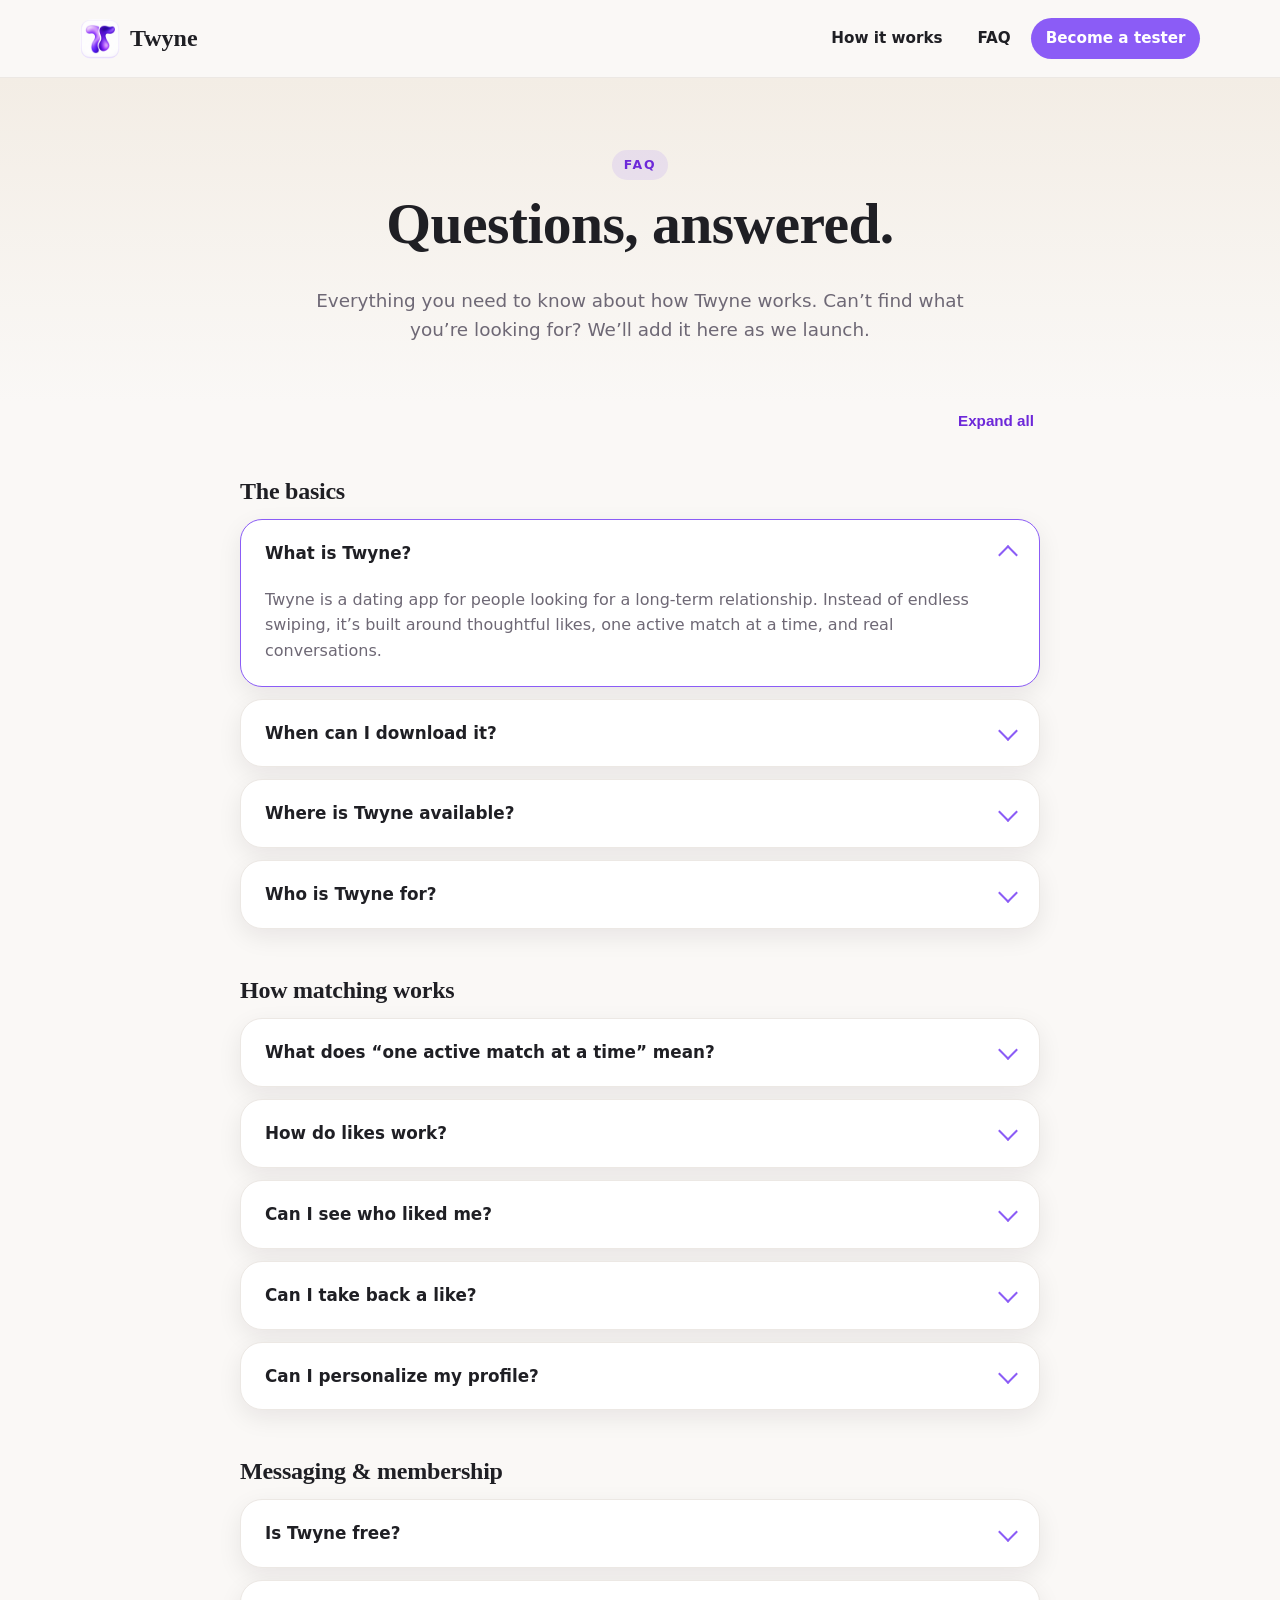
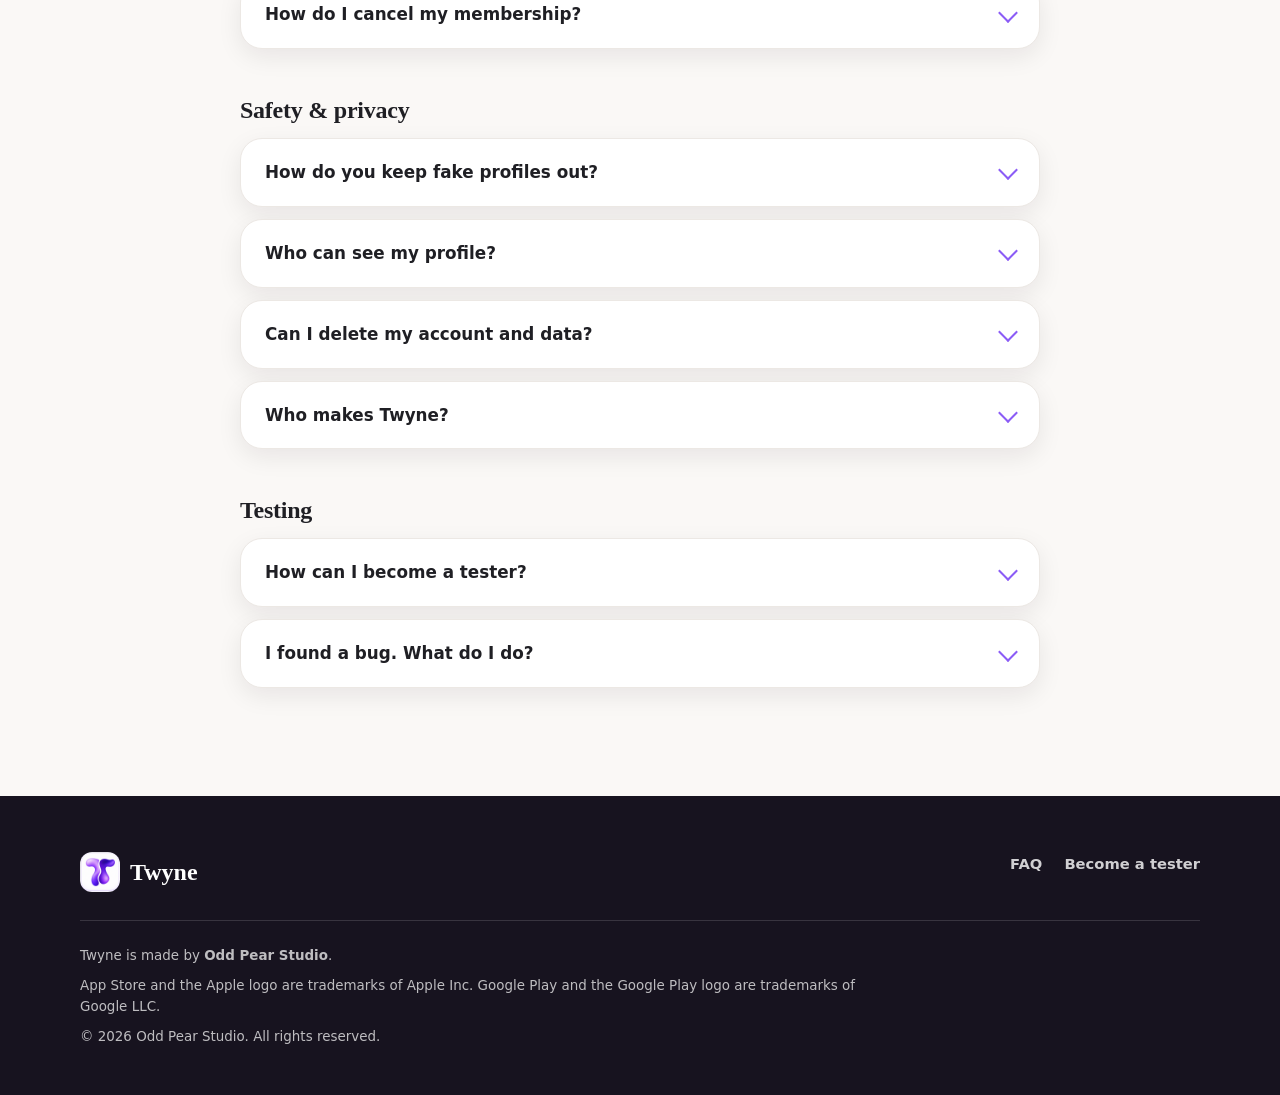
==== faq.html @ 1e78ebb7 "Twyne landing site: home, FAQ, tester sign-up Co-Authored-By: Claude Sonnet 5.5 <noreply@anthropic.c" ====
<!doctype html>
<html lang="en">
<head>
  <meta charset="utf-8">
  <meta name="viewport" content="width=device-width, initial-scale=1">
  <title>FAQ — Twyne</title>
  <meta name="description" content="Answers to common questions about how Twyne works: matching, messaging, verification, safety, membership, and where it's available.">
  <meta name="theme-color" content="#8B5CF6">
  <link rel="canonical" href="https://twyne-dating.com/faq.html">
  <link rel="icon" href="assets/icon-192.png">
  <link rel="apple-touch-icon" href="assets/icon-192.png">
  <link rel="stylesheet" href="styles.css">
</head>
<body>

<header class="nav on-light">
  <div class="wrap">
    <a class="brand" href="./"><img src="assets/icon-192.png" alt="" width="40" height="40">Twyne</a>
    <nav class="nav-links" aria-label="Main">
      <a href="./#how">How it works</a>
      <a href="faq.html" aria-current="page">FAQ</a>
      <a class="cta" href="testers.html">Become a tester</a>
    </nav>
  </div>
</header>

<main>
  <div class="page-head">
    <div class="wrap">
      <span class="eyebrow">FAQ</span>
      <h1>Questions, answered.</h1>
      <p>Everything you need to know about how Twyne works. Can’t find what you’re looking for? We’ll add it here as we launch.</p>
    </div>
  </div>

  <div class="wrap faq-wrap">
    <div class="faq-tools"><button class="linkbtn" id="toggle-all" type="button">Expand all</button></div>

    <h2 class="faq-group">The basics</h2>
    <details open>
      <summary>What is Twyne?</summary>
      <div class="answer"><p>Twyne is a dating app for people looking for a long-term relationship. Instead of endless swiping, it’s built around thoughtful likes, one active match at a time, and real conversations.</p></div>
    </details>
    <details>
      <summary>When can I download it?</summary>
      <div class="answer"><p>Twyne is coming soon to the Apple App Store and Google Play. A web version is also on the way. Want to try it before everyone else? <a href="testers.html">Sign up to be a tester</a>.</p></div>
    </details>
    <details>
      <summary>Where is Twyne available?</summary>
      <div class="answer"><p>We’re launching city by city, starting with the New Orleans and Baton Rouge areas in Louisiana. If you’re outside an open area when you sign up, you’ll join a waitlist for your city and we’ll let you know as soon as it opens.</p></div>
    </details>
    <details>
      <summary>Who is Twyne for?</summary>
      <div class="answer"><p>Adults who are ready for something meaningful. Twyne is open to everyone: anyone can like anyone, and for same-sex pairings, either person can make the first move.</p></div>
    </details>

    <h2 class="faq-group">How matching works</h2>
    <details>
      <summary>What does “one active match at a time” mean?</summary>
      <div class="answer"><p>You can only have one active match at once. It keeps your attention on a single person and a single conversation, rather than a dozen chats you can’t keep up with. If it doesn’t work out, you can end the match and move on.</p></div>
    </details>
    <details>
      <summary>How do likes work?</summary>
      <div class="answer"><p>Every like includes a written message, and it’s tied to the part of the profile you liked, such as a photo or a prompt answer. That gives the other person real context and a reason to say yes.</p></div>
    </details>
    <details>
      <summary>Can I see who liked me?</summary>
      <div class="answer"><p>Yes. Your likes are organized into <strong>Liked</strong> (people you’ve liked) and <strong>Liked You</strong> (people who’ve liked you), so you always know where things stand.</p></div>
    </details>
    <details>
      <summary>Can I take back a like?</summary>
      <div class="answer"><p>You can delete a pending like you’ve sent, but you can’t edit it, so make it count.</p></div>
    </details>
    <details>
      <summary>Can I personalize my profile?</summary>
      <div class="answer"><p>Yes. Build your profile from curated modules like photos and prompts, and pick an accent color that suits you. We keep it tasteful, so every profile stays clean and easy to read.</p></div>
    </details>

    <h2 class="faq-group">Messaging &amp; membership</h2>
    <details>
      <summary>Is Twyne free?</summary>
      <div class="answer"><p>Creating a profile and browsing is free. Messaging with your match is unlocked with a monthly membership. Pricing and the details of what’s included are shown in the app before you subscribe, and you can cancel any time through your App Store or Google Play account.</p></div>
    </details>
    <details>
      <summary>How do I cancel my membership?</summary>
      <div class="answer"><p>Memberships are managed through the App Store or Google Play, depending on your device. Open your account’s subscription settings and cancel there.</p></div>
    </details>

    <h2 class="faq-group">Safety &amp; privacy</h2>
    <details>
      <summary>How do you keep fake profiles out?</summary>
      <div class="answer"><p>New members complete a quick selfie verification, and profile photos are screened before they appear. Members can also report and block anyone who makes them uncomfortable, and our team reviews reports.</p></div>
    </details>
    <details>
      <summary>Who can see my profile?</summary>
      <div class="answer"><p>Only verified, approved members in your area can discover your profile. You can block someone at any time.</p></div>
    </details>
    <details>
      <summary>Can I delete my account and data?</summary>
      <div class="answer"><p>Yes. You can delete your account from within the app, and doing so removes your profile and personal data from Twyne.</p></div>
    </details>
    <details>
      <summary>Who makes Twyne?</summary>
      <div class="answer"><p>Twyne is made by Odd Pear Studio.</p></div>
    </details>

    <h2 class="faq-group">Testing</h2>
    <details>
      <summary>How can I become a tester?</summary>
      <div class="answer"><p>Fill out the short form on our <a href="testers.html">tester sign-up page</a>. We’ll email you with instructions to install the test version on iPhone or Android.</p></div>
    </details>
    <details>
      <summary>I found a bug. What do I do?</summary>
      <div class="answer"><p>Testers get a feedback channel with their invite. Please include what you were doing, what you expected, and what happened instead. Screenshots help a lot.</p></div>
    </details>
  </div>
</main>

<footer class="footer">
  <div class="wrap">
    <div class="top">
      <a class="brand" href="./"><img src="assets/icon-192.png" alt="" width="40" height="40">Twyne</a>
      <nav aria-label="Footer"><a href="faq.html">FAQ</a><a href="testers.html">Become a tester</a></nav>
    </div>
    <div class="fine">
      <p>Twyne is made by <strong>Odd Pear Studio</strong>.</p>
      <p>App Store and the Apple logo are trademarks of Apple Inc. Google Play and the Google Play logo are trademarks of Google LLC.</p>
      <p>&copy; <span id="yr">2026</span> Odd Pear Studio. All rights reserved.</p>
    </div>
  </div>
</footer>

<script src="script.js"></script>
<script>document.getElementById('yr').textContent = new Date().getFullYear();</script>
</body>
</html>
---- styles.css ----
/* Twyne marketing site — theme tokens mirror mobile-app/src/theme/tokens.ts */
:root {
  --bg: #FAF8F6;
  --surface: #FFFFFF;
  --sand: #E8DCCB;
  --sand-soft: #F3EDE5;
  --text: #1F1F24;
  --muted: #6E6875;
  --primary: #8B5CF6;
  --primary-press: #6D28D9;
  --border: #ECE8E4;
  --ink: #17131F;
  --success: #3FAF75;
  --radius-card: 28px;
  --radius-btn: 22px;
  --shadow: 0 8px 24px rgba(23, 19, 31, 0.08);
  --shadow-lg: 0 30px 80px rgba(23, 19, 31, 0.28);
  --serif: "Iowan Old Style", "Palatino Linotype", Palatino, Georgia, "Times New Roman", serif;
  --sans: system-ui, -apple-system, "Segoe UI", Roboto, "Helvetica Neue", Arial, sans-serif;
}

* { box-sizing: border-box; }
html { scroll-behavior: smooth; }
body {
  margin: 0;
  font-family: var(--sans);
  color: var(--text);
  background: var(--bg);
  line-height: 1.6;
  -webkit-font-smoothing: antialiased;
}
img, svg { max-width: 100%; display: block; }
a { color: var(--primary-press); }
h1, h2, h3 { font-family: var(--serif); line-height: 1.12; margin: 0 0 .5em; letter-spacing: -0.01em; }
p { margin: 0 0 1em; }

.wrap { width: min(1120px, 100% - 40px); margin-inline: auto; }
.eyebrow {
  display: inline-block; font-size: .78rem; font-weight: 700; letter-spacing: .14em; text-transform: uppercase;
  color: var(--primary-press); background: rgba(139, 92, 246, .12); padding: .4em .9em; border-radius: 999px; margin-bottom: 1em;
}

/* ---------- Nav ---------- */
.nav { position: absolute; inset: 0 0 auto 0; z-index: 10; padding: 18px 0; }
.nav .wrap { display: flex; align-items: center; justify-content: space-between; gap: 16px; }
.brand { display: flex; align-items: center; gap: 10px; text-decoration: none; color: inherit; font-family: var(--serif); font-size: 1.5rem; font-weight: 700; }
.brand img { width: 40px; height: 40px; border-radius: 12px; }
.nav-links { display: flex; align-items: center; gap: 6px; }
.nav-links a { text-decoration: none; color: inherit; font-weight: 600; font-size: .95rem; padding: .55em .95em; border-radius: 999px; }
.nav-links a:hover { background: rgba(139, 92, 246, .14); }
.nav-links a.cta { background: var(--primary); color: #fff; }
.nav-links a.cta:hover { background: var(--primary-press); }
.nav.on-dark { color: #fff; }
.nav.on-dark .nav-links a:hover { background: rgba(255, 255, 255, .14); }
.nav.on-light { position: relative; background: var(--bg); border-bottom: 1px solid var(--border); }

/* ---------- Hero ---------- */
.hero {
  position: relative; overflow: hidden; color: #fff; padding: 150px 0 110px;
  background:
    radial-gradient(900px 520px at 85% 15%, rgba(167, 128, 255, .55), transparent 60%),
    radial-gradient(700px 500px at 0% 100%, rgba(109, 40, 217, .65), transparent 60%),
    linear-gradient(160deg, #2a1259 0%, #17131F 70%);
}
.hero .wrap { display: grid; grid-template-columns: 1.05fr .95fr; gap: 56px; align-items: center; }
.hero h1 { font-size: clamp(2.6rem, 6vw, 4.6rem); margin-bottom: .35em; }
.hero h1 em { font-style: italic; color: #D9C8FF; }
.hero .lead { font-size: 1.2rem; color: rgba(255, 255, 255, .82); max-width: 34em; }
.hero .eyebrow { background: rgba(255, 255, 255, .14); color: #E9DEFF; }

.stores { display: flex; flex-wrap: wrap; gap: 14px; margin: 28px 0 14px; }
.store {
  position: relative; display: inline-flex; align-items: center; gap: 12px; padding: 11px 22px 11px 16px; min-width: 190px;
  background: #000; color: #fff; text-decoration: none; border-radius: 16px; border: 1px solid rgba(255, 255, 255, .35);
  transition: transform .2s, box-shadow .2s;
}
.store:hover { transform: translateY(-2px); box-shadow: 0 10px 30px rgba(0, 0, 0, .35); }
.store svg { width: 30px; height: 30px; flex: none; }
.store small { display: block; font-size: .68rem; letter-spacing: .04em; opacity: .85; line-height: 1.1; }
.store strong { display: block; font-size: 1.2rem; line-height: 1.15; font-weight: 600; }
.store .soon {
  position: absolute; top: -9px; right: -8px; background: var(--sand); color: var(--ink); font-size: .66rem; font-weight: 800;
  letter-spacing: .08em; text-transform: uppercase; padding: .25em .7em; border-radius: 999px;
}
.web-soon { font-size: .92rem; color: rgba(255, 255, 255, .72); }
.web-soon b { color: #fff; }

.hero-art { position: relative; }
.photo-card {
  position: relative; border-radius: 40px; overflow: hidden; box-shadow: var(--shadow-lg); border: 6px solid rgba(255, 255, 255, .18);
  aspect-ratio: 5 / 6; background: var(--sand);
}
.photo-card img { width: 100%; height: 100%; object-fit: cover; }
.chip {
  position: absolute; background: var(--surface); color: var(--text); border-radius: 18px; padding: 12px 16px; font-size: .88rem;
  box-shadow: var(--shadow-lg); display: flex; align-items: center; gap: 10px; font-weight: 600; max-width: 250px;
}
.chip .dot { width: 34px; height: 34px; border-radius: 50%; display: grid; place-items: center; background: rgba(139, 92, 246, .14); flex: none; }
.chip small { display: block; font-weight: 400; color: var(--muted); font-size: .78rem; }
.chip.c1 { left: -34px; top: 14%; animation: float 6s ease-in-out infinite; }
.chip.c2 { right: -22px; bottom: 16%; animation: float 7s ease-in-out -2s infinite; }
@keyframes float { 50% { transform: translateY(-10px); } }

/* ---------- Sections ---------- */
section { padding: 96px 0; }
.center { text-align: center; }
.section-head { max-width: 40em; margin: 0 auto 56px; text-align: center; }
.section-head h2 { font-size: clamp(2rem, 4vw, 3rem); }
.section-head p { color: var(--muted); font-size: 1.1rem; }

.cards { display: grid; grid-template-columns: repeat(3, 1fr); gap: 24px; }
.card {
  background: var(--surface); border: 1px solid var(--border); border-radius: var(--radius-card); padding: 32px 28px; box-shadow: var(--shadow);
  transition: transform .25s, box-shadow .25s;
}
.card:hover { transform: translateY(-4px); box-shadow: 0 16px 40px rgba(139, 92, 246, .16); }
.card .icon { width: 56px; height: 56px; border-radius: 18px; display: grid; place-items: center; background: linear-gradient(135deg, #A78BFA, var(--primary-press)); margin-bottom: 20px; }
.card .icon svg { width: 28px; height: 28px; stroke: #fff; fill: none; stroke-width: 1.8; stroke-linecap: round; stroke-linejoin: round; }
.card h3 { font-size: 1.35rem; }
.card p { color: var(--muted); margin: 0; }

.steps { background: var(--sand-soft); }
.step-list { display: grid; grid-template-columns: repeat(4, 1fr); gap: 24px; counter-reset: s; }
.step { position: relative; padding-top: 64px; }
.step::before {
  counter-increment: s; content: counter(s); position: absolute; top: 0; left: 0; width: 48px; height: 48px; border-radius: 50%;
  background: var(--ink); color: #fff; display: grid; place-items: center; font-family: var(--serif); font-size: 1.4rem;
}
.step h3 { font-size: 1.2rem; }
.step p { color: var(--muted); font-size: .97rem; }

.band {
  background: linear-gradient(135deg, var(--primary-press), #4c1d95 60%, var(--ink)); color: #fff; border-radius: 40px; padding: 64px 48px;
  display: grid; grid-template-columns: 1.2fr .8fr; gap: 32px; align-items: center; position: relative; overflow: hidden;
}
.band h2 { font-size: clamp(1.8rem, 3.6vw, 2.8rem); }
.band p { color: rgba(255, 255, 255, .82); }
.band .actions { display: flex; flex-wrap: wrap; gap: 12px; justify-content: flex-end; }

.btn {
  display: inline-block; text-decoration: none; font-weight: 700; padding: .95em 1.7em; border-radius: var(--radius-btn);
  background: var(--primary); color: #fff; transition: background .2s, transform .2s; border: 0; cursor: pointer; font-size: 1rem;
}
.btn:hover { background: var(--primary-press); transform: translateY(-1px); }
.btn.light { background: #fff; color: var(--ink); }
.btn.light:hover { background: var(--sand); }
.btn.ghost { background: transparent; color: #fff; border: 1.5px solid rgba(255, 255, 255, .55); }
.btn.ghost:hover { background: rgba(255, 255, 255, .12); }

/* ---------- Page header (inner pages) ---------- */
.page-head { padding: 72px 0 40px; text-align: center; background: linear-gradient(180deg, var(--sand-soft), var(--bg)); }
.page-head h1 { font-size: clamp(2.2rem, 5vw, 3.6rem); }
.page-head p { color: var(--muted); font-size: 1.15rem; max-width: 36em; margin-inline: auto; }

/* ---------- FAQ ---------- */
.faq-wrap { max-width: 800px; margin-inline: auto; padding-bottom: 96px; }
.faq-group { margin: 48px 0 14px; font-size: 1.5rem; }
details {
  background: var(--surface); border: 1px solid var(--border); border-radius: 22px; margin-bottom: 12px; box-shadow: var(--shadow); overflow: hidden;
  transition: border-color .2s;
}
details[open] { border-color: var(--primary); }
summary {
  list-style: none; cursor: pointer; padding: 20px 24px; font-weight: 650; font-size: 1.05rem; display: flex; justify-content: space-between; align-items: center; gap: 16px;
}
summary::-webkit-details-marker { display: none; }
summary::after {
  content: ""; flex: none; width: 12px; height: 12px; border-right: 2.5px solid var(--primary); border-bottom: 2.5px solid var(--primary);
  transform: rotate(45deg); transition: transform .25s; margin-top: -4px;
}
details[open] summary::after { transform: rotate(-135deg); margin-top: 4px; }
summary:focus-visible, .btn:focus-visible, a:focus-visible { outline: 3px solid var(--primary); outline-offset: 2px; }
details .answer { padding: 0 24px 22px; color: var(--muted); }
details .answer p:last-child { margin-bottom: 0; }
.faq-tools { display: flex; justify-content: flex-end; margin-top: 8px; }
.linkbtn { background: none; border: 0; color: var(--primary-press); font-weight: 600; cursor: pointer; font-size: .95rem; }

/* ---------- Testers ---------- */
.tester-grid { display: grid; grid-template-columns: .8fr 1.2fr; gap: 40px; align-items: start; padding-bottom: 96px; }
.perks { list-style: none; margin: 0 0 24px; padding: 0; }
.perks li { display: flex; gap: 12px; padding: 10px 0; }
.perks li::before {
  content: "✓"; flex: none; width: 26px; height: 26px; border-radius: 50%; background: rgba(63, 175, 117, .16); color: var(--success);
  display: grid; place-items: center; font-weight: 800; font-size: .85rem; margin-top: 2px;
}
.form-card { background: var(--surface); border: 1px solid var(--border); border-radius: var(--radius-card); box-shadow: var(--shadow); padding: 12px; overflow: hidden; }
.form-card iframe { width: 100%; height: 1500px; border: 0; border-radius: 20px; display: block; }
.form-placeholder { padding: 64px 32px; text-align: center; color: var(--muted); }
.form-placeholder h3 { color: var(--text); }

/* ---------- Footer ---------- */
.footer { background: var(--ink); color: rgba(255, 255, 255, .72); padding: 56px 0 40px; font-size: .92rem; }
.footer .top { display: flex; flex-wrap: wrap; justify-content: space-between; gap: 24px; margin-bottom: 28px; }
.footer .brand { color: #fff; }
.footer nav a { color: rgba(255, 255, 255, .8); margin-left: 22px; text-decoration: none; font-weight: 600; }
.footer nav a:hover { color: #fff; }
.footer .fine { border-top: 1px solid rgba(255, 255, 255, .14); padding-top: 24px; font-size: .84rem; }
.footer .fine p { margin: 0 0 .6em; max-width: 60em; }
.footer .fine a { color: #D9C8FF; }

/* ---------- Reveal ---------- */
.reveal { opacity: 0; transform: translateY(24px); transition: opacity .7s, transform .7s; }
.reveal.in { opacity: 1; transform: none; }
@media (prefers-reduced-motion: reduce) {
  .reveal { opacity: 1; transform: none; transition: none; }
  .chip { animation: none !important; }
  html { scroll-behavior: auto; }
}

/* ---------- Responsive ---------- */
@media (max-width: 900px) {
  .hero { padding: 120px 0 80px; }
  .hero .wrap { grid-template-columns: 1fr; gap: 48px; }
  .hero-art { max-width: 440px; margin-inline: auto; }
  .chip.c1 { left: -8px; } .chip.c2 { right: -8px; }
  .cards { grid-template-columns: 1fr; }
  .step-list { grid-template-columns: 1fr 1fr; }
  .band { grid-template-columns: 1fr; padding: 44px 28px; }
  .band .actions { justify-content: flex-start; }
  .tester-grid { grid-template-columns: 1fr; }
  section { padding: 72px 0; }
}
@media (max-width: 560px) {
  .step-list { grid-template-columns: 1fr; }
  .nav-links a:not(.cta) { display: none; }
  .store { flex: 1 1 100%; }
  .footer nav a { margin: 0 18px 0 0; }
}
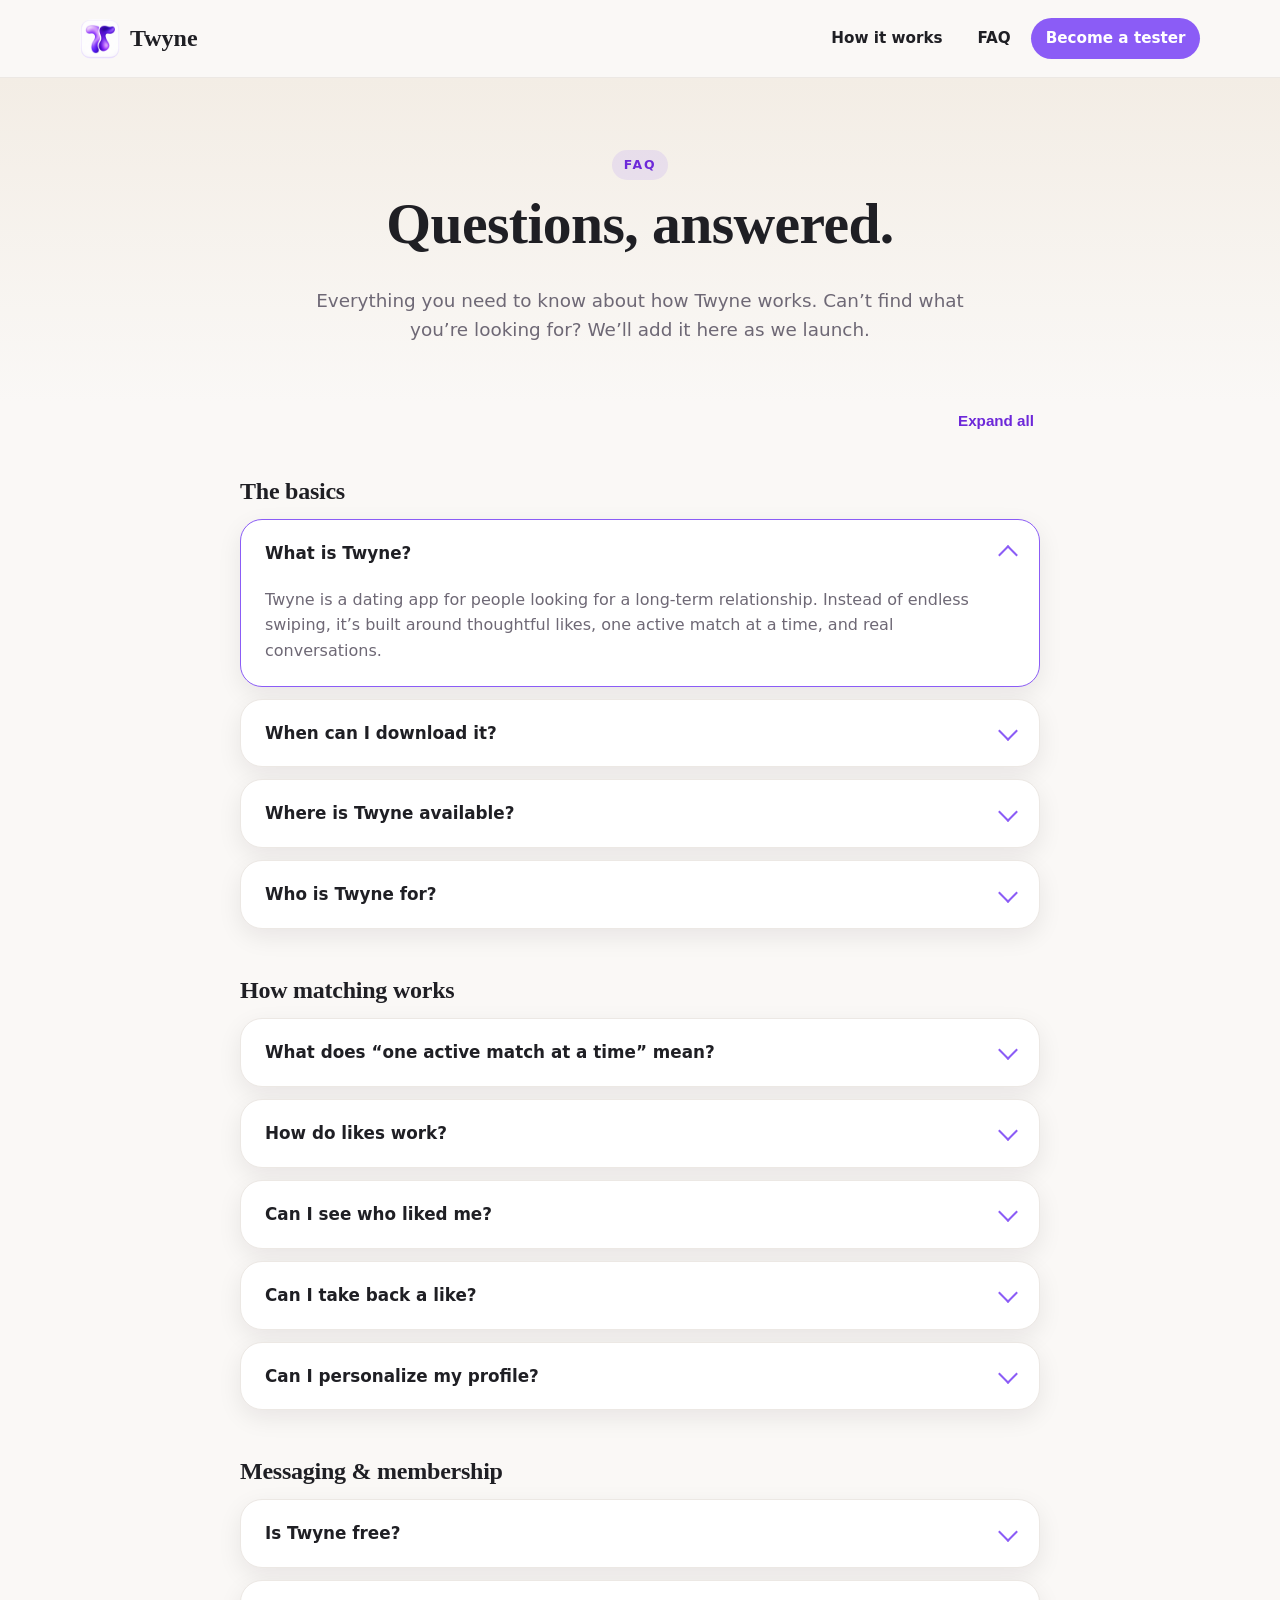
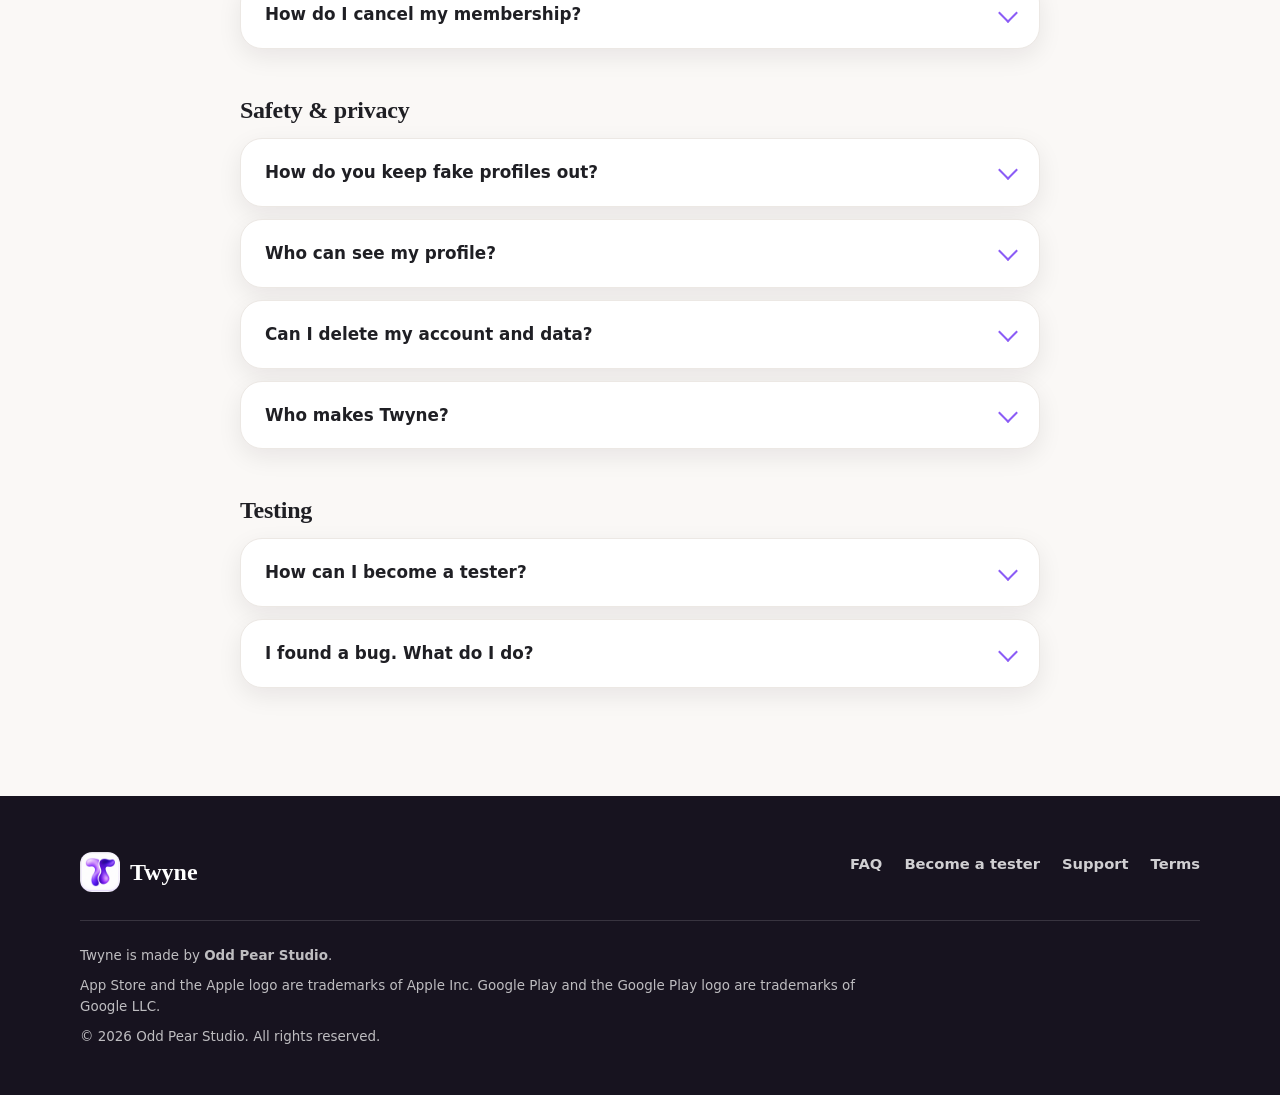
==== commit 993b44e0: "Add support page (with web account-deletion request) and Terms of Service page ADO #266, #267. Foote" ====
--- a/faq.html
+++ b/faq.html
@@ -97,7 +97,7 @@
     </details>
     <details>
       <summary>Can I delete my account and data?</summary>
-      <div class="answer"><p>Yes. You can delete your account from within the app, and doing so removes your profile and personal data from Twyne.</p></div>
+      <div class="answer"><p>Yes. You can delete your account from within the app, and doing so removes your profile and personal data from Twyne. Can’t open the app? You can also <a href="support#delete">request deletion on our support page</a>.</p></div>
     </details>
     <details>
       <summary>Who makes Twyne?</summary>
@@ -120,7 +120,7 @@
   <div class="wrap">
     <div class="top">
       <a class="brand" href="./"><img src="assets/icon-192.png" alt="" width="40" height="40">Twyne</a>
-      <nav aria-label="Footer"><a href="faq.html">FAQ</a><a href="testers.html">Become a tester</a></nav>
+      <nav aria-label="Footer"><a href="faq.html">FAQ</a><a href="testers.html">Become a tester</a><a href="support">Support</a><a href="terms">Terms</a></nav>
     </div>
     <div class="fine">
       <p>Twyne is made by <strong>Odd Pear Studio</strong>.</p>
--- a/styles.css
+++ b/styles.css
@@ -20,7 +20,7 @@
 }
 
 * { box-sizing: border-box; }
-html { scroll-behavior: smooth; }
+html { scroll-behavior: smooth; -webkit-text-size-adjust: 100%; text-size-adjust: 100%; }
 body {
   margin: 0;
   font-family: var(--sans);
@@ -42,11 +42,13 @@
 
 /* ---------- Nav ---------- */
 .nav { position: absolute; inset: 0 0 auto 0; z-index: 10; padding: 18px 0; }
-.nav .wrap { display: flex; align-items: center; justify-content: space-between; gap: 16px; }
+.nav .wrap { display: flex; align-items: center; justify-content: space-between; gap: 12px; flex-wrap: nowrap; }
+.nav .brand { min-width: 0; flex: 0 1 auto; }
+.nav-links { flex: none; }
 .brand { display: flex; align-items: center; gap: 10px; text-decoration: none; color: inherit; font-family: var(--serif); font-size: 1.5rem; font-weight: 700; }
 .brand img { width: 40px; height: 40px; border-radius: 12px; }
 .nav-links { display: flex; align-items: center; gap: 6px; }
-.nav-links a { text-decoration: none; color: inherit; font-weight: 600; font-size: .95rem; padding: .55em .95em; border-radius: 999px; }
+.nav-links a { white-space: nowrap; text-decoration: none; color: inherit; font-weight: 600; font-size: .95rem; padding: .55em .95em; border-radius: 999px; }
 .nav-links a:hover { background: rgba(139, 92, 246, .14); }
 .nav-links a.cta { background: var(--primary); color: #fff; }
 .nav-links a.cta:hover { background: var(--primary-press); }
@@ -184,7 +186,7 @@
   display: grid; place-items: center; font-weight: 800; font-size: .85rem; margin-top: 2px;
 }
 .form-card { background: var(--surface); border: 1px solid var(--border); border-radius: var(--radius-card); box-shadow: var(--shadow); padding: 12px; overflow: hidden; }
-.form-card iframe { width: 100%; height: 1500px; border: 0; border-radius: 20px; display: block; }
+.form-card iframe { width: 100%; height: 1330px; border: 0; border-radius: 20px; display: block; }
 .form-placeholder { padding: 64px 32px; text-align: center; color: var(--muted); }
 .form-placeholder h3 { color: var(--text); }
 
@@ -223,6 +225,34 @@
 @media (max-width: 560px) {
   .step-list { grid-template-columns: 1fr; }
   .nav-links a:not(.cta) { display: none; }
+  .brand { font-size: 1.25rem; gap: 8px; }
+  .brand img { width: 34px; height: 34px; border-radius: 10px; }
+  .nav-links a.cta { font-size: .88rem; padding: .5em .9em; }
   .store { flex: 1 1 100%; }
   .footer nav a { margin: 0 18px 0 0; }
 }
+
+/* ---------- Support ---------- */
+.support-wrap { max-width: 800px; margin-inline: auto; padding-bottom: 96px; }
+.support-cards { display: grid; grid-template-columns: repeat(auto-fit, minmax(220px, 1fr)); gap: 16px; margin-top: 8px; }
+.support-card { display: block; background: var(--surface); border: 1px solid var(--border); border-radius: var(--radius-card); box-shadow: var(--shadow); padding: 22px 24px; text-decoration: none; color: inherit; transition: border-color .2s, transform .2s; }
+.support-card:hover { border-color: var(--primary); transform: translateY(-2px); }
+.support-card h2 { font-size: 1.2rem; margin: 0 0 .4em; }
+.support-card p { margin: 0; color: var(--muted); font-size: .96rem; }
+.delete-box { background: var(--surface); border: 1px solid var(--border); border-radius: var(--radius-card); box-shadow: var(--shadow); padding: 28px; }
+.delete-box h3 { margin-top: 0; }
+.delete-box h3:not(:first-child) { margin-top: 1.8em; }
+.delete-box p, .delete-box li { color: var(--muted); }
+.support-form label { display: block; font-weight: 600; margin: 16px 0 6px; }
+.support-form .opt { color: var(--muted); font-weight: 400; }
+.support-form input, .support-form textarea { width: 100%; font: inherit; padding: .7em .9em; border: 1.5px solid var(--border); border-radius: 14px; background: var(--bg); color: var(--text); }
+.support-form input:focus-visible, .support-form textarea:focus-visible { outline: 3px solid var(--primary); outline-offset: 1px; }
+.support-form .btn { margin-top: 18px; border: 0; cursor: pointer; font: inherit; font-weight: 700; }
+.form-msg { color: #B3261E; font-weight: 600; margin: 12px 0 0; }
+.form-note { font-size: .88rem; margin-top: 14px; }
+.support-legal { text-align: center; color: var(--muted); margin-top: 40px; }
+
+/* ---------- Legal ---------- */
+.legal { max-width: 800px; padding-bottom: 96px; }
+.legal h2 { font-size: 1.4rem; margin: 2em 0 .5em; }
+.legal li { margin-bottom: .45em; }
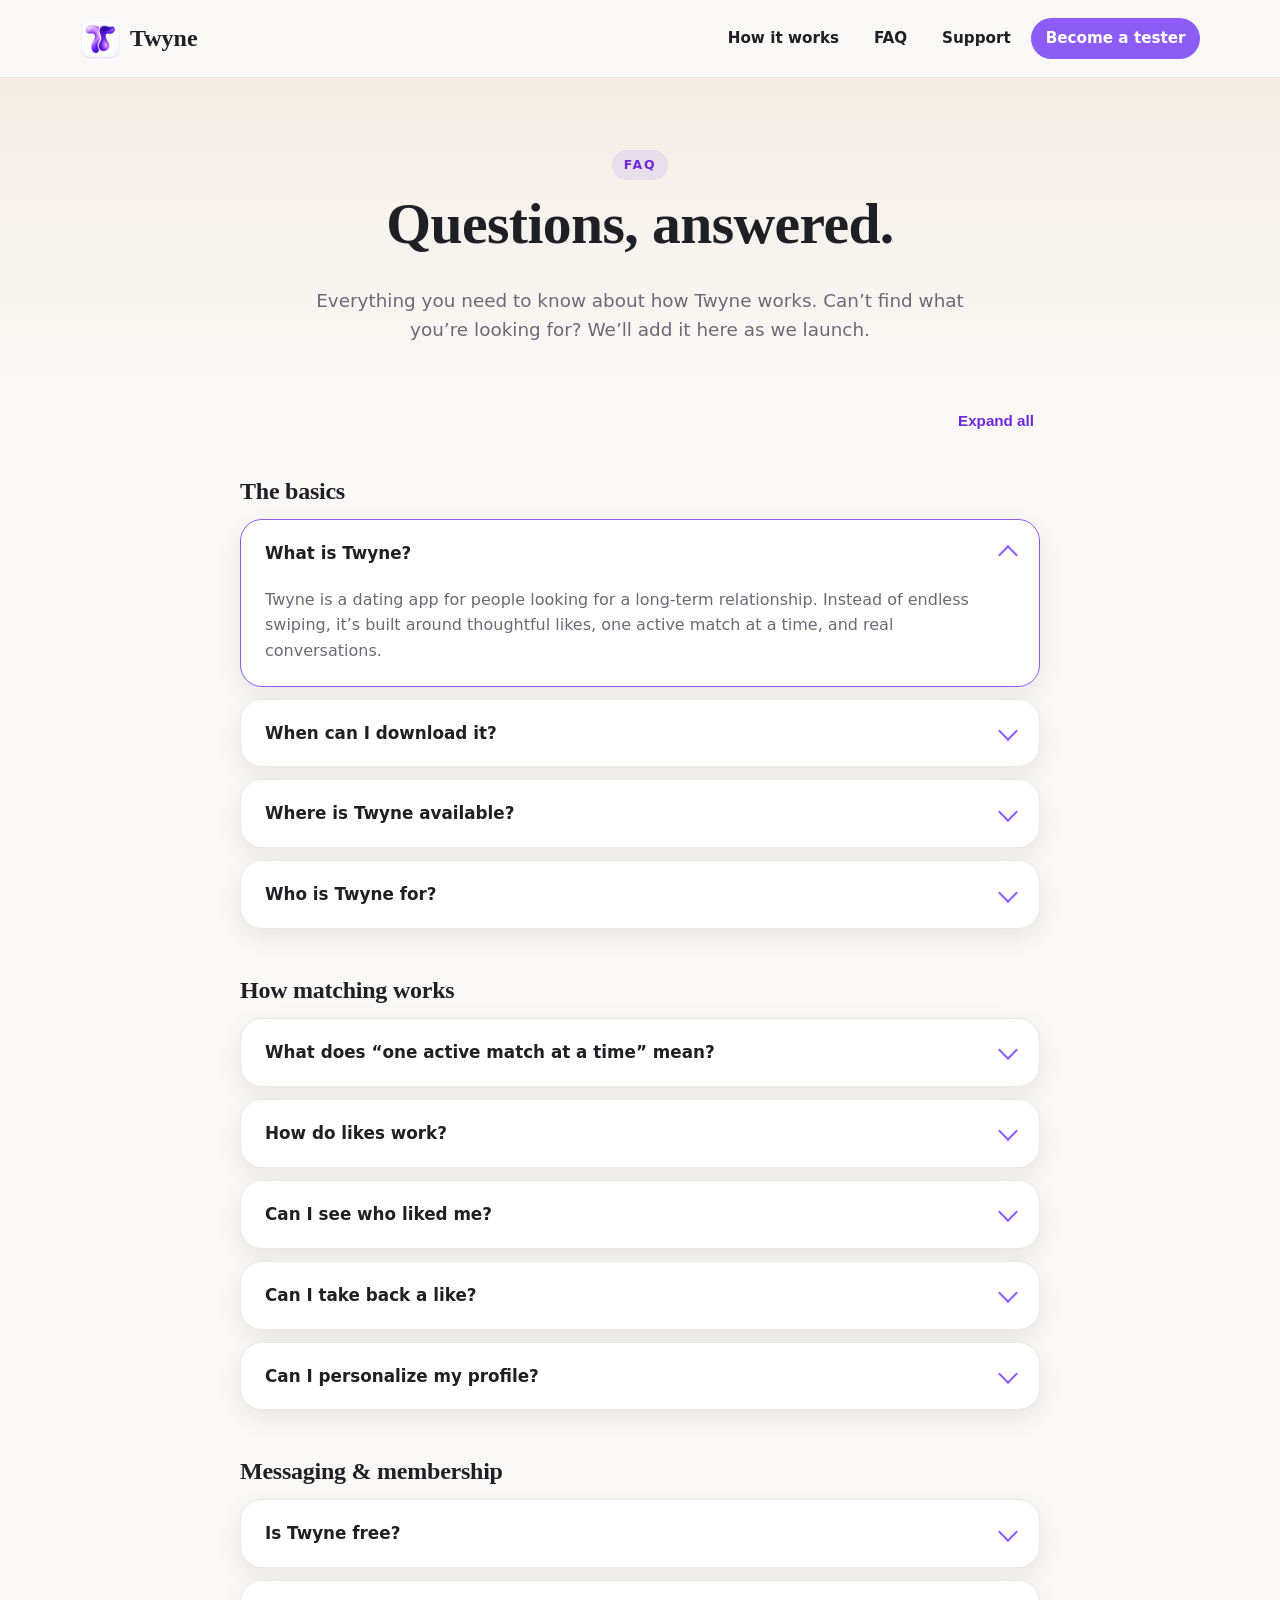
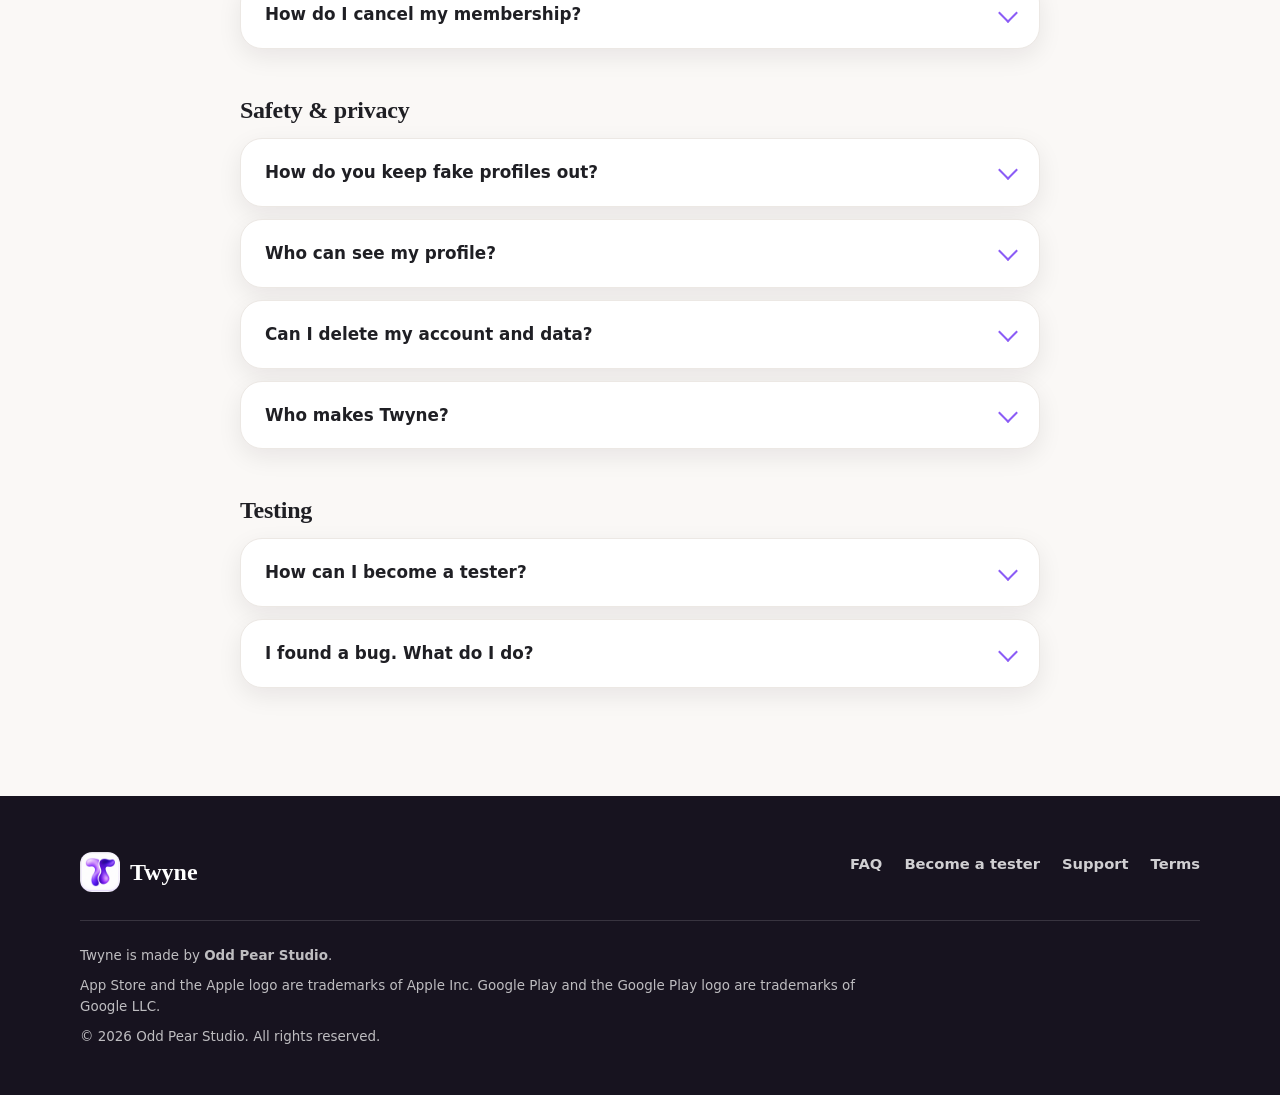
==== commit 8afdcbf2: "Align support/terms with in-app legal copy (#206): Settings path, retention, ban/suspension; add Sup" ====
--- a/faq.html
+++ b/faq.html
@@ -19,6 +19,7 @@
     <nav class="nav-links" aria-label="Main">
       <a href="./#how">How it works</a>
       <a href="faq.html" aria-current="page">FAQ</a>
+      <a href="support">Support</a>
       <a class="cta" href="testers.html">Become a tester</a>
     </nav>
   </div>
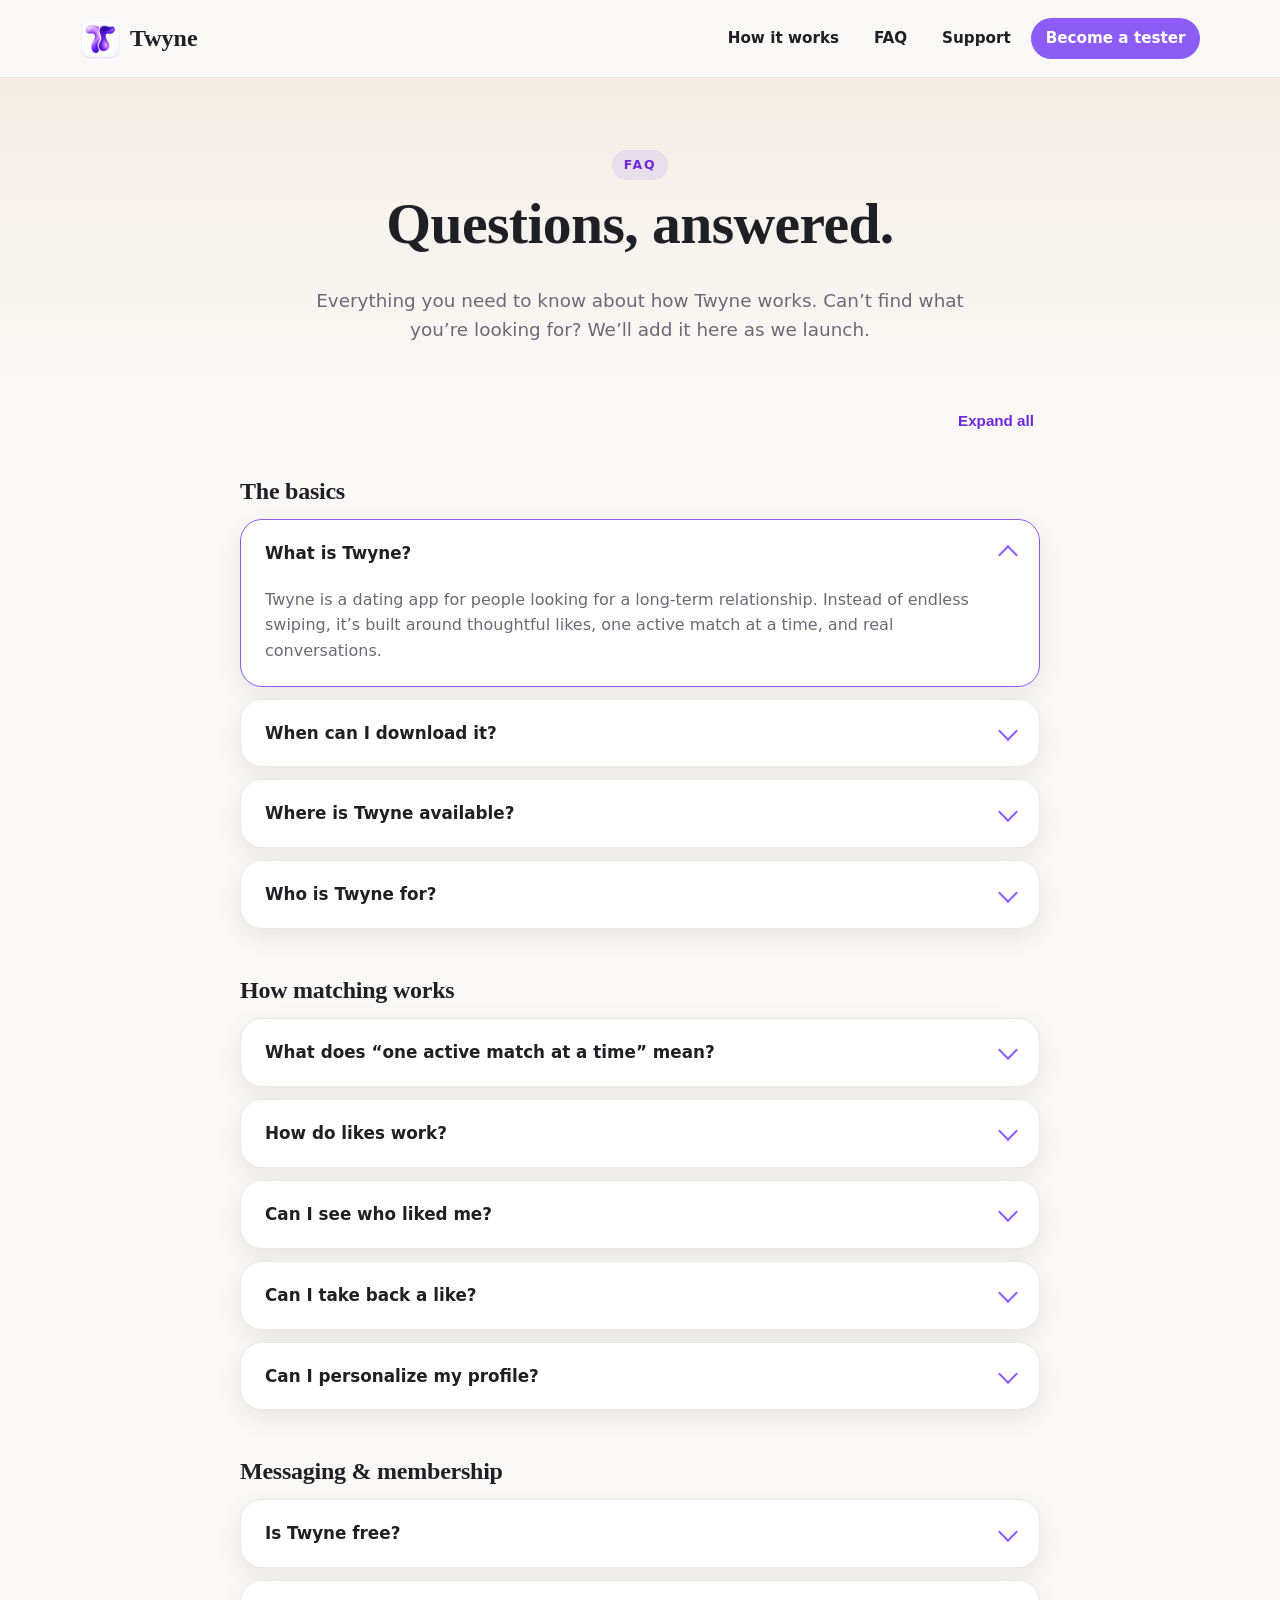
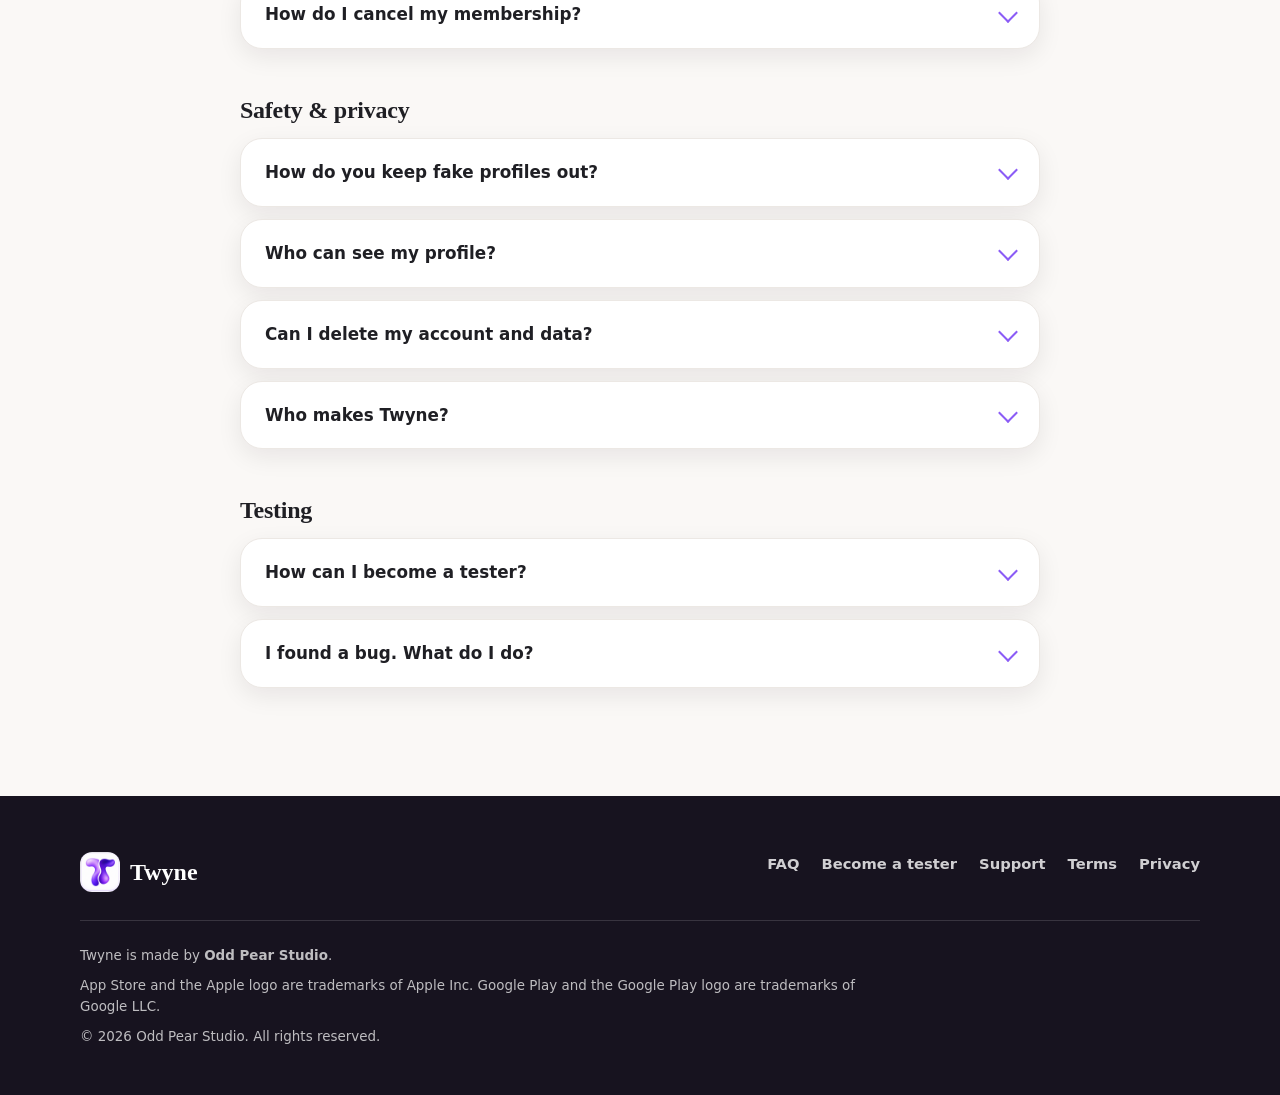
==== commit 4b1751da: "Add Privacy Policy page; link from footer, support and terms (ADO #270) Co-Authored-By: Claude Sonne" ====
--- a/faq.html
+++ b/faq.html
@@ -121,7 +121,7 @@
   <div class="wrap">
     <div class="top">
       <a class="brand" href="./"><img src="assets/icon-192.png" alt="" width="40" height="40">Twyne</a>
-      <nav aria-label="Footer"><a href="faq.html">FAQ</a><a href="testers.html">Become a tester</a><a href="support">Support</a><a href="terms">Terms</a></nav>
+      <nav aria-label="Footer"><a href="faq.html">FAQ</a><a href="testers.html">Become a tester</a><a href="support">Support</a><a href="terms">Terms</a><a href="privacy">Privacy</a></nav>
     </div>
     <div class="fine">
       <p>Twyne is made by <strong>Odd Pear Studio</strong>.</p>
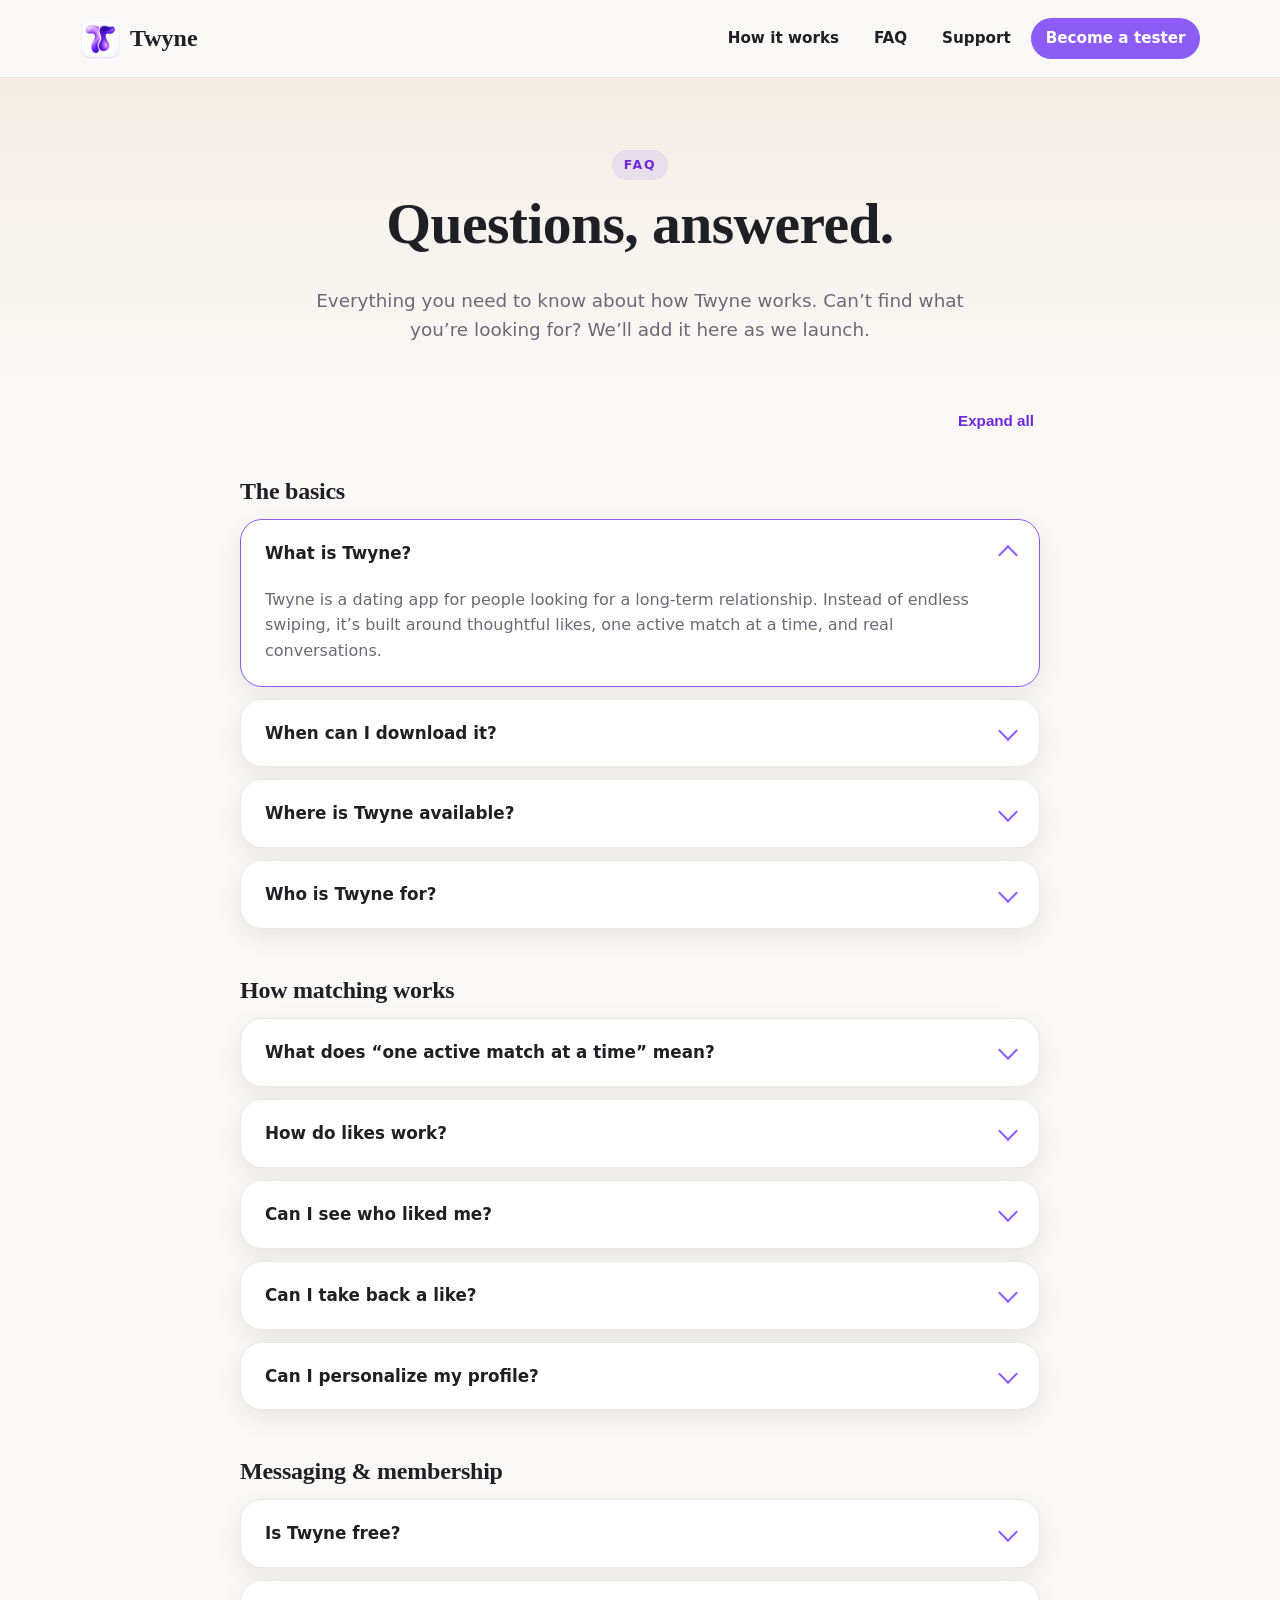
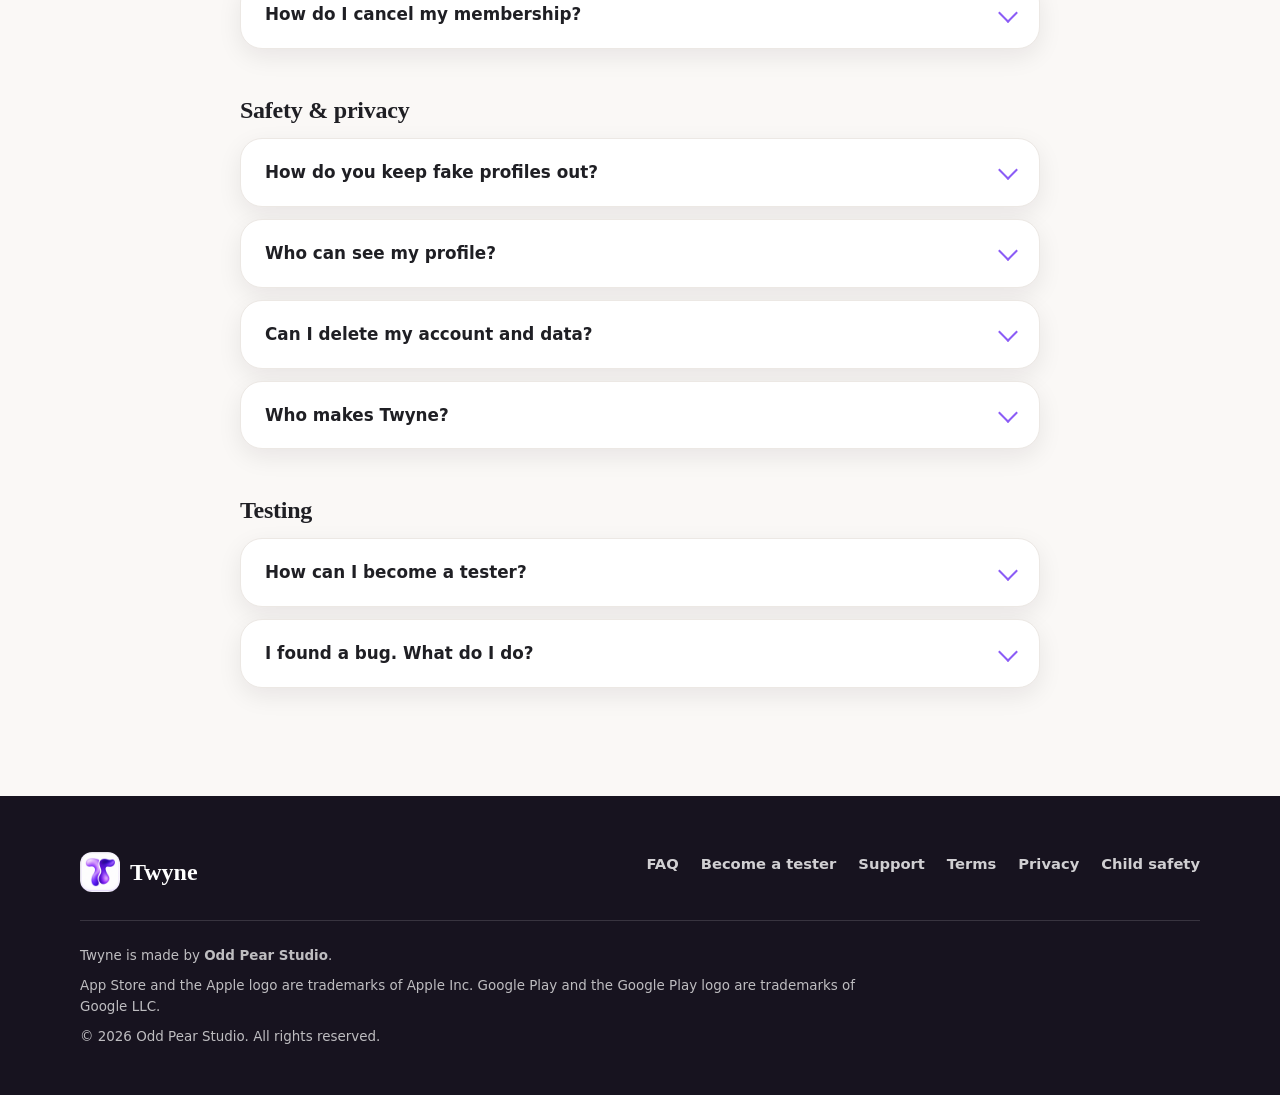
==== commit 87d4804e: "Add Child Safety Standards page (Google Play CSAE requirement); link from footers Co-Authored-By: Cl" ====
--- a/faq.html
+++ b/faq.html
@@ -121,7 +121,7 @@
   <div class="wrap">
     <div class="top">
       <a class="brand" href="./"><img src="assets/icon-192.png" alt="" width="40" height="40">Twyne</a>
-      <nav aria-label="Footer"><a href="faq.html">FAQ</a><a href="testers.html">Become a tester</a><a href="support">Support</a><a href="terms">Terms</a><a href="privacy">Privacy</a></nav>
+      <nav aria-label="Footer"><a href="faq.html">FAQ</a><a href="testers.html">Become a tester</a><a href="support">Support</a><a href="terms">Terms</a><a href="privacy">Privacy</a><a href="child-safety">Child safety</a></nav>
     </div>
     <div class="fine">
       <p>Twyne is made by <strong>Odd Pear Studio</strong>.</p>
--- a/styles.css
+++ b/styles.css
@@ -256,3 +256,14 @@
 .legal { max-width: 800px; padding-bottom: 96px; }
 .legal h2 { font-size: 1.4rem; margin: 2em 0 .5em; }
 .legal li { margin-bottom: .45em; }
+
+.support-form select { width: 100%; font: inherit; padding: .7em .9em; border: 1.5px solid var(--border); border-radius: 14px; background: var(--bg); color: var(--text); }
+.support-form select:focus-visible { outline: 3px solid var(--primary); outline-offset: 1px; }
+.support-form .hp { position: absolute; left: -9999px; width: 1px; height: 1px; overflow: hidden; }
+.form-success { text-align: center; padding: 24px 8px; }
+.form-success h3 { margin: 0 0 .4em; }
+.form-success p { margin: 0; color: var(--muted); }
+
+.deletion-note { background: var(--sand-soft); border: 1px solid var(--sand); border-radius: 18px; padding: 4px 18px; margin-top: 16px; }
+.deletion-note[hidden], [data-subject-row][hidden] { display: none; }
+.deletion-note p { margin: .8em 0; color: var(--text); font-size: .95rem; }
